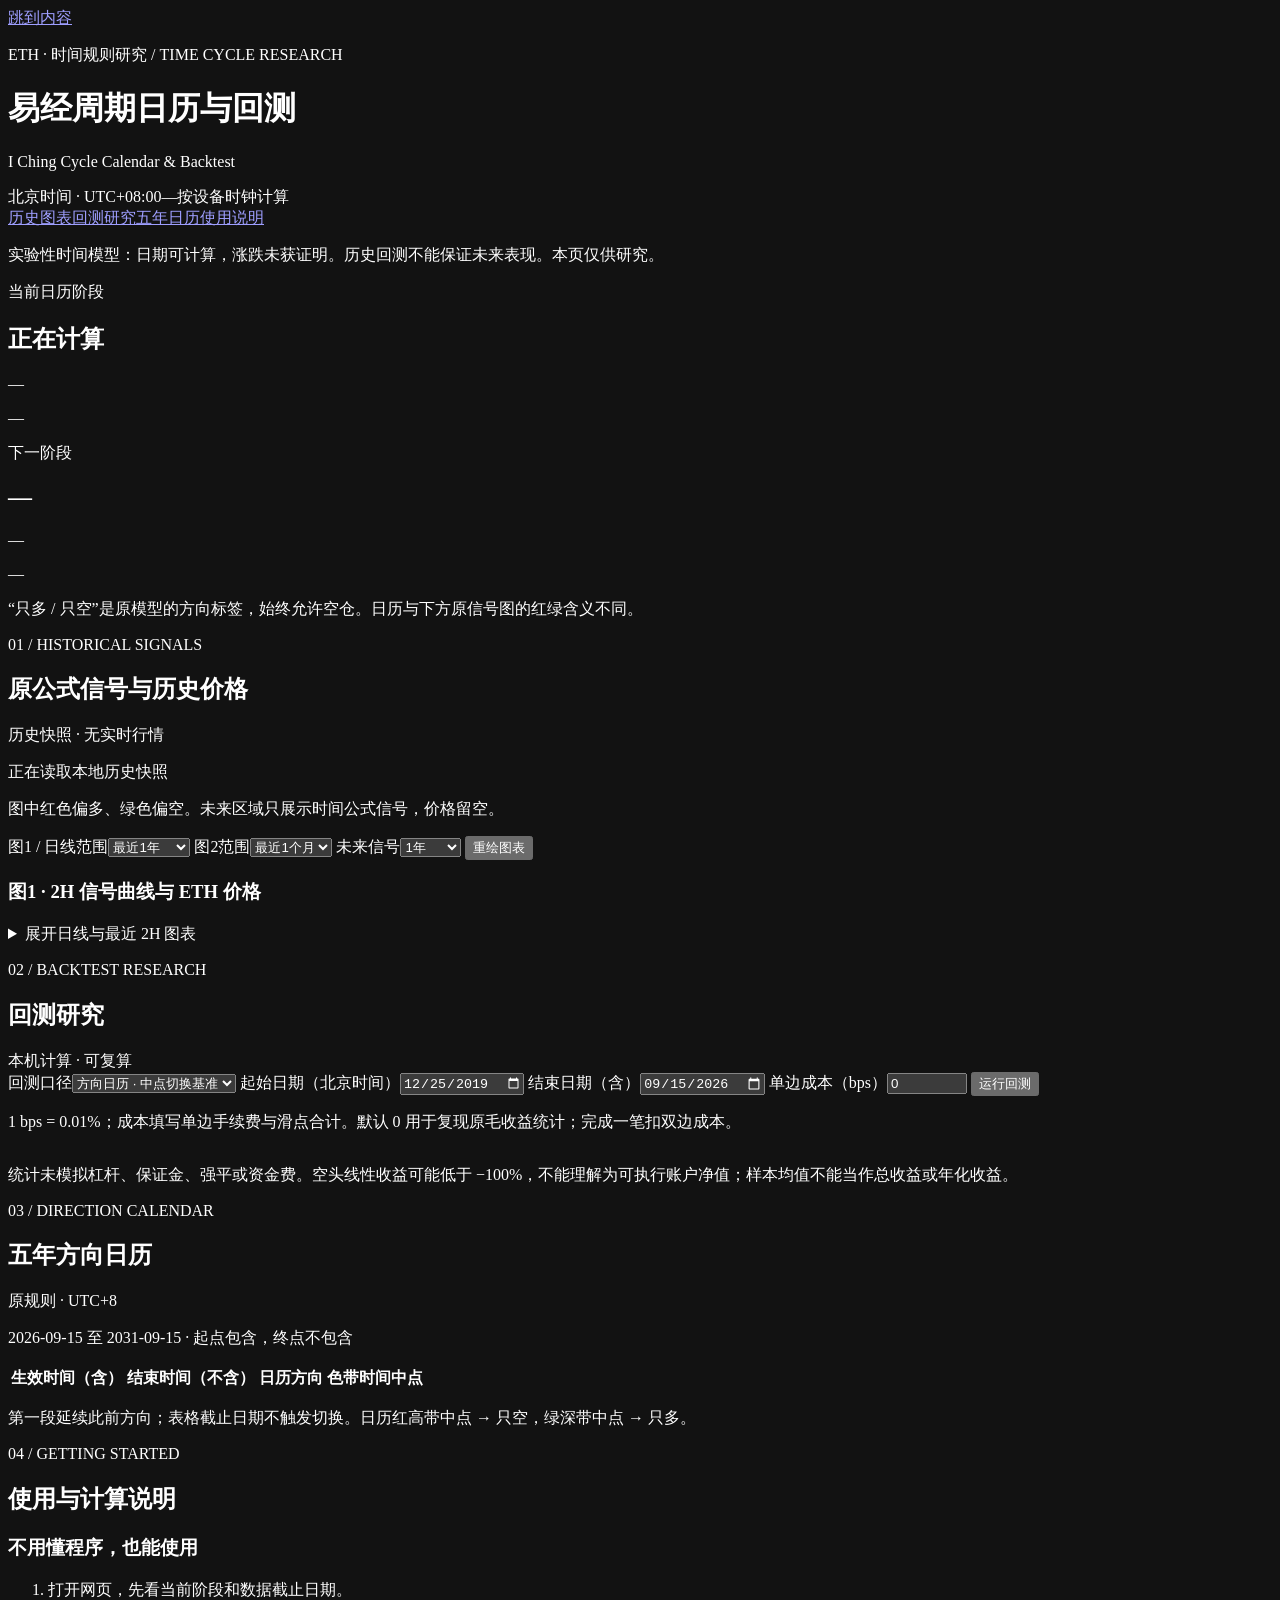
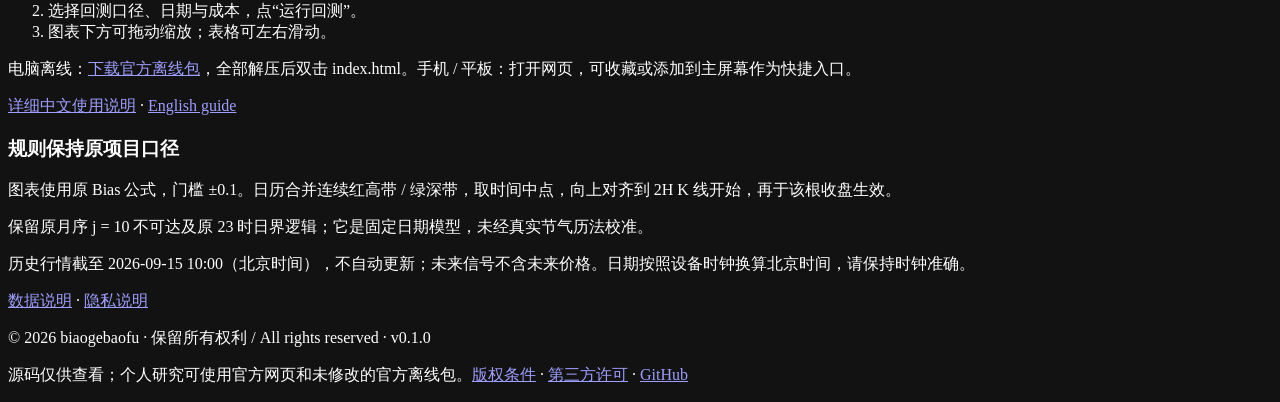
==== index.html @ 17a04b9f "Publish calendar and backtest documentation with retained copyright" ====
<!doctype html>
<html lang="zh-CN">
<head>
  <meta charset="utf-8">
  <meta name="viewport" content="width=device-width, initial-scale=1">
  <meta name="color-scheme" content="dark">
  <meta name="description" content="易经周期日历与历史回测研究工具。无需账号和安装，支持电脑、手机和平板。I Ching Cycle Calendar & Backtest.">
  <meta name="author" content="biaogebaofu">
  <title>易经周期日历与回测 | I Ching Cycle Calendar &amp; Backtest</title>
  <link rel="stylesheet" href="assets/style.css">
  <script defer src="assets/vendor/echarts.min.js"></script>
  <script defer src="assets/history.js"></script>
  <script defer src="assets/core.js"></script>
  <script defer src="assets/app.js"></script>
</head>
<body>
  <a class="skip" href="#main">跳到内容</a>
  <main class="page" id="main">
    <header class="masthead">
      <div><p class="eyebrow">ETH · 时间规则研究 / TIME CYCLE RESEARCH</p><h1>易经周期日历与回测</h1><p class="english">I Ching Cycle Calendar &amp; Backtest</p></div>
      <div class="clock">北京时间 · UTC+08:00<time id="clock">—</time><span>按设备时钟计算</span></div>
    </header>
    <nav aria-label="页面导航"><a href="#signals">历史图表</a><a href="#backtest">回测研究</a><a href="#calendar">五年日历</a><a href="#help">使用说明</a></nav>
    <p class="notice">实验性时间模型：日期可计算，涨跌未获证明。历史回测不能保证未来表现。本页仅供研究。</p>
    <section class="hero" aria-label="日历当前与下一阶段">
      <article id="currentCard" class="phase-card"><p class="card-label">当前日历阶段</p><h2 id="currentDirection">正在计算</h2><p id="currentUntil">—</p><p class="muted" id="currentOrigin">—</p></article>
      <article id="nextCard" class="phase-card next"><p class="card-label">下一阶段</p><h2 id="nextDirection">—</h2><p id="nextStart">—</p><p class="muted" id="nextEnd">—</p></article>
    </section>
    <p class="caption">“只多 / 只空”是原模型的方向标签，始终允许空仓。日历与下方原信号图的红绿含义不同。</p>
    <section id="signals" aria-labelledby="signalTitle">
      <div class="section-top"><div><p class="eyebrow">01 / HISTORICAL SIGNALS</p><h2 id="signalTitle">原公式信号与历史价格</h2></div><span class="badge">历史快照 · 无实时行情</span></div>
      <p id="historyMeta" class="muted">正在读取本地历史快照</p>
      <p class="caption">图中红色偏多、绿色偏空。未来区域只展示时间公式信号，价格留空。</p>
      <div class="controls">
        <label>图1 / 日线范围<select id="range1"><option value="all">全部历史</option><option value="365" selected>最近1年</option><option value="180">最近半年</option><option value="90">最近3个月</option></select></label>
        <label>图2范围<select id="range2"><option value="90">最近3个月</option><option value="30" selected>最近1个月</option><option value="14">最近2周</option></select></label>
        <label>未来信号<select id="predDays"><option value="0">不展示</option><option value="30">30天</option><option value="365" selected>1年</option><option value="1095">3年</option><option value="1825">5年</option></select></label>
        <button id="redrawCharts" type="button">重绘图表</button>
      </div>
      <article class="panel"><h3>图1 · 2H 信号曲线与 ETH 价格</h3><div id="chart1" class="chart overview" role="img" aria-label="2小时原公式信号与ETH历史价格，可缩放"></div></article>
      <details class="panel"><summary>展开日线与最近 2H 图表</summary><h3>日线 · 完整自然日收盘价与独立信号</h3><div id="chartDaily" class="chart" role="img" aria-label="北京时间日线收盘价与信号"></div><h3>图2 · 最近 2H 价格与信号柱</h3><div id="chart2" class="chart" role="img" aria-label="最近两小时收盘价与信号柱"></div></details>
      <p id="chartStatus" class="caption" role="status"></p>
    </section>
    <section id="backtest" aria-labelledby="backtestTitle">
      <div class="section-top"><div><p class="eyebrow">02 / BACKTEST RESEARCH</p><h2 id="backtestTitle">回测研究</h2></div><span class="badge">本机计算 · 可复算</span></div>
      <div class="panel">
        <div class="controls backtest-controls">
          <label>回测口径<select id="testMode"><option value="midpoint">方向日历 · 中点切换基准</option><option value="bias">原 Bias · 固定持有统计</option></select></label>
          <label>起始日期（北京时间）<input type="date" id="startDate" value="2019-12-25"></label>
          <label>结束日期（含）<input type="date" id="endDate" value="2026-09-15"></label>
          <label>单边成本（bps）<input type="number" id="costBps" min="0" max="1000" step="0.5" value="0" inputmode="decimal"></label>
          <button id="runBacktest" type="button" class="primary">运行回测</button>
        </div>
        <p class="caption">1 bps = 0.01%；成本填写单边手续费与滑点合计。默认 0 用于复现原毛收益统计；完成一笔扣双边成本。</p>
        <p id="methodNote" class="method-note"></p>
        <p id="testStatus" class="caption" role="status" aria-live="polite"></p>
        <div id="testMetrics" class="metrics"></div>
        <div class="table-scroll" tabindex="0" role="region" aria-label="回测结果，可左右滚动"><table><thead id="testHead"></thead><tbody id="testRows"></tbody></table></div>
        <p class="warning">统计未模拟杠杆、保证金、强平或资金费。空头线性收益可能低于 −100%，不能理解为可执行账户净值；样本均值不能当作总收益或年化收益。</p>
      </div>
    </section>
    <section id="calendar" aria-labelledby="calendarTitle">
      <div class="section-top"><div><p class="eyebrow">03 / DIRECTION CALENDAR</p><h2 id="calendarTitle">五年方向日历</h2></div><span class="badge">原规则 · UTC+8</span></div>
      <div class="panel"><p class="muted">2026-09-15 至 2031-09-15 · 起点包含，终点不包含</p><div id="timeline" class="timeline" aria-label="五年日历阶段概览"></div><div class="table-scroll" tabindex="0" role="region" aria-label="方向日历，可左右滚动"><table><thead><tr><th>生效时间（含）</th><th>结束时间（不含）</th><th>日历方向</th><th>色带时间中点</th></tr></thead><tbody id="scheduleRows"></tbody></table></div><p class="caption">第一段延续此前方向；表格截止日期不触发切换。日历红高带中点 → 只空，绿深带中点 → 只多。</p></div>
    </section>
    <section id="help" aria-labelledby="helpTitle">
      <div class="section-top"><div><p class="eyebrow">04 / GETTING STARTED</p><h2 id="helpTitle">使用与计算说明</h2></div></div>
      <div class="help-grid">
        <article class="panel"><h3>不用懂程序，也能使用</h3><ol><li>打开网页，先看当前阶段和数据截止日期。</li><li>选择回测口径、日期与成本，点“运行回测”。</li><li>图表下方可拖动缩放；表格可左右滑动。</li></ol><p class="caption">电脑离线：<a href="https://github.com/biaogebaofu/iching-cycle-backtest/releases/latest">下载官方离线包</a>，全部解压后双击 index.html。手机 / 平板：打开网页，可收藏或添加到主屏幕作为快捷入口。</p><a href="docs/QUICKSTART.zh-CN.md">详细中文使用说明</a> · <a href="docs/QUICKSTART.en.md">English guide</a></article>
        <article class="panel"><h3>规则保持原项目口径</h3><p>图表使用原 Bias 公式，门槛 ±0.1。日历合并连续红高带 / 绿深带，取时间中点，向上对齐到 2H K 线开始，再于该根收盘生效。</p><p class="caption">保留原月序 j = 10 不可达及原 23 时日界逻辑；它是固定日期模型，未经真实节气历法校准。</p><p class="caption">历史行情截至 2026-09-15 10:00（北京时间），不自动更新；未来信号不含未来价格。日期按照设备时钟换算北京时间，请保持时钟准确。</p><a href="docs/DATA.md">数据说明</a> · <a href="PRIVACY.md">隐私说明</a></article>
      </div>
    </section>
    <footer><p>© 2026 biaogebaofu · 保留所有权利 / All rights reserved · v0.1.0</p><p>源码仅供查看；个人研究可使用官方网页和未修改的官方离线包。<a href="LICENSE">版权条件</a> · <a href="THIRD_PARTY_NOTICES.md">第三方许可</a> · <a href="https://github.com/biaogebaofu/iching-cycle-backtest" target="_blank" rel="noopener noreferrer">GitHub</a></p></footer>
    <p id="fatalError" class="warning" role="alert" hidden></p>
    <noscript>请开启浏览器 JavaScript 后使用日历与回测。</noscript>
  </main>
</body>
</html>
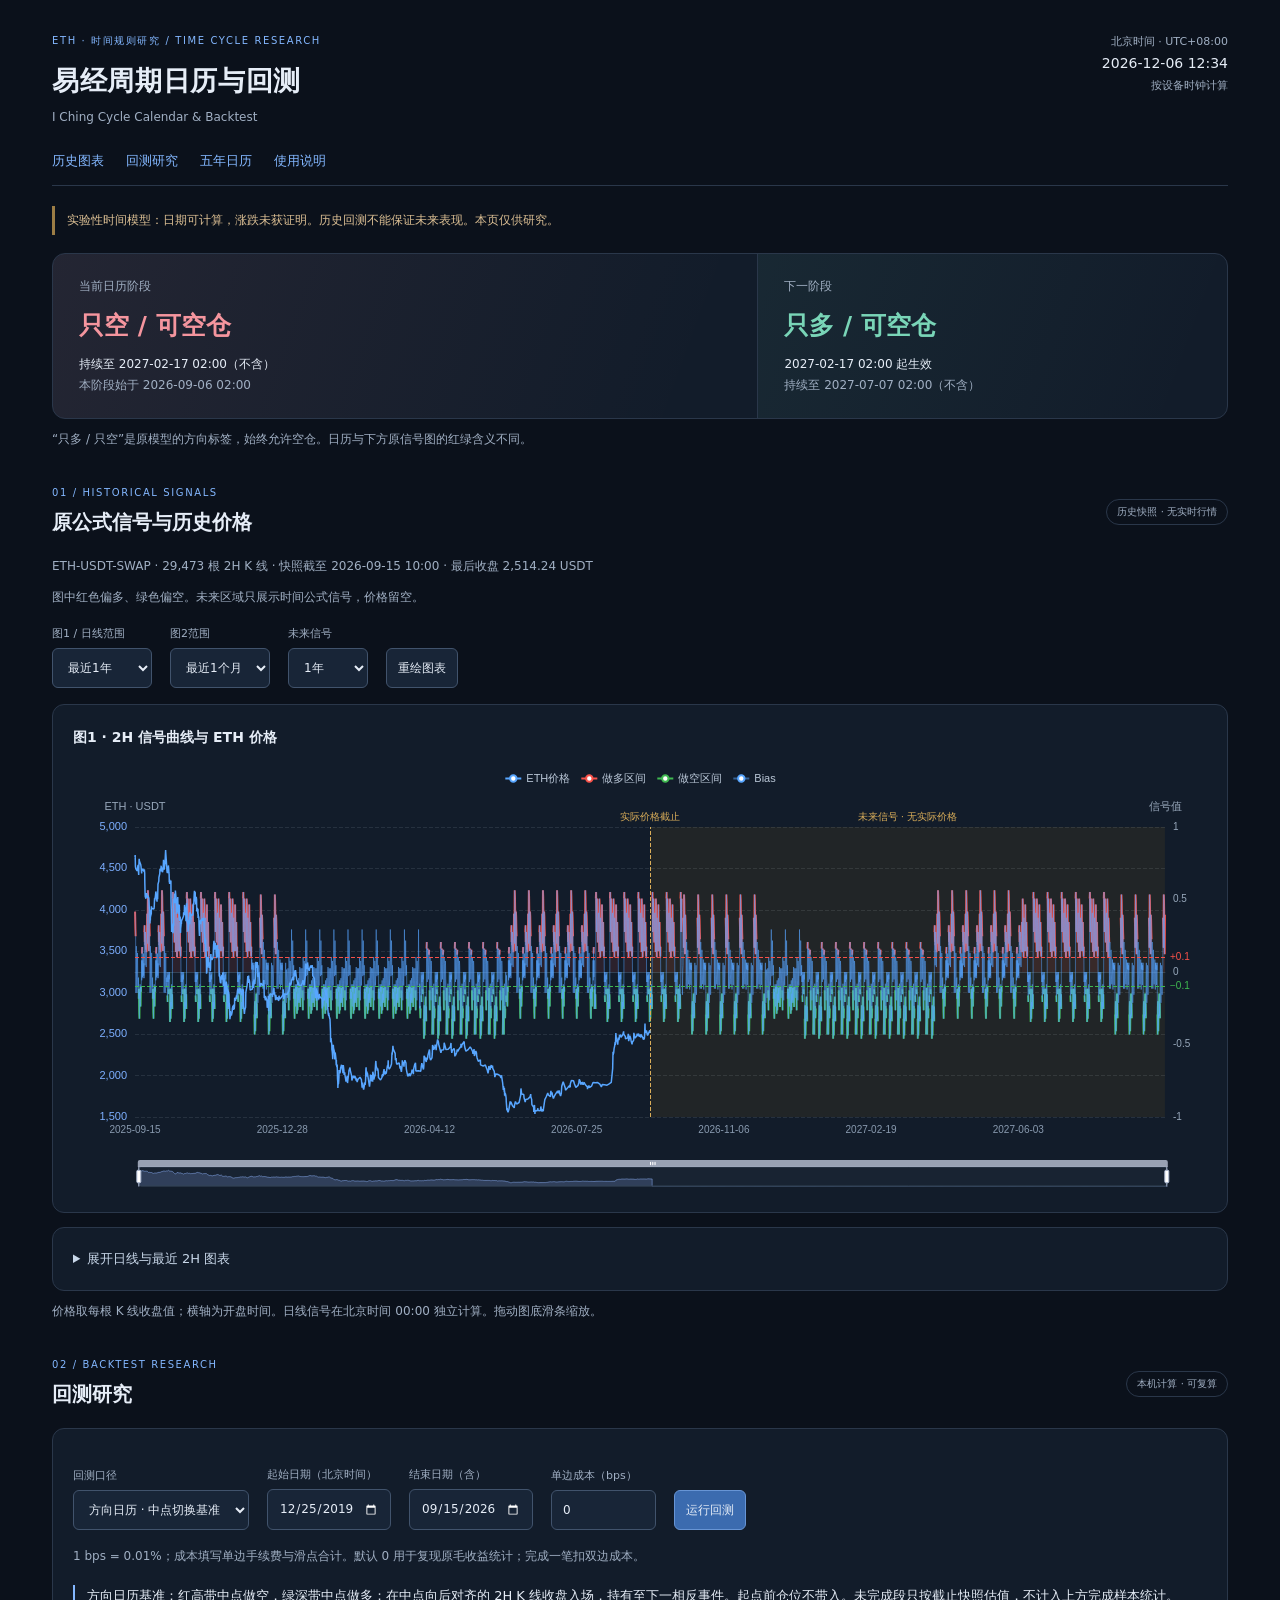
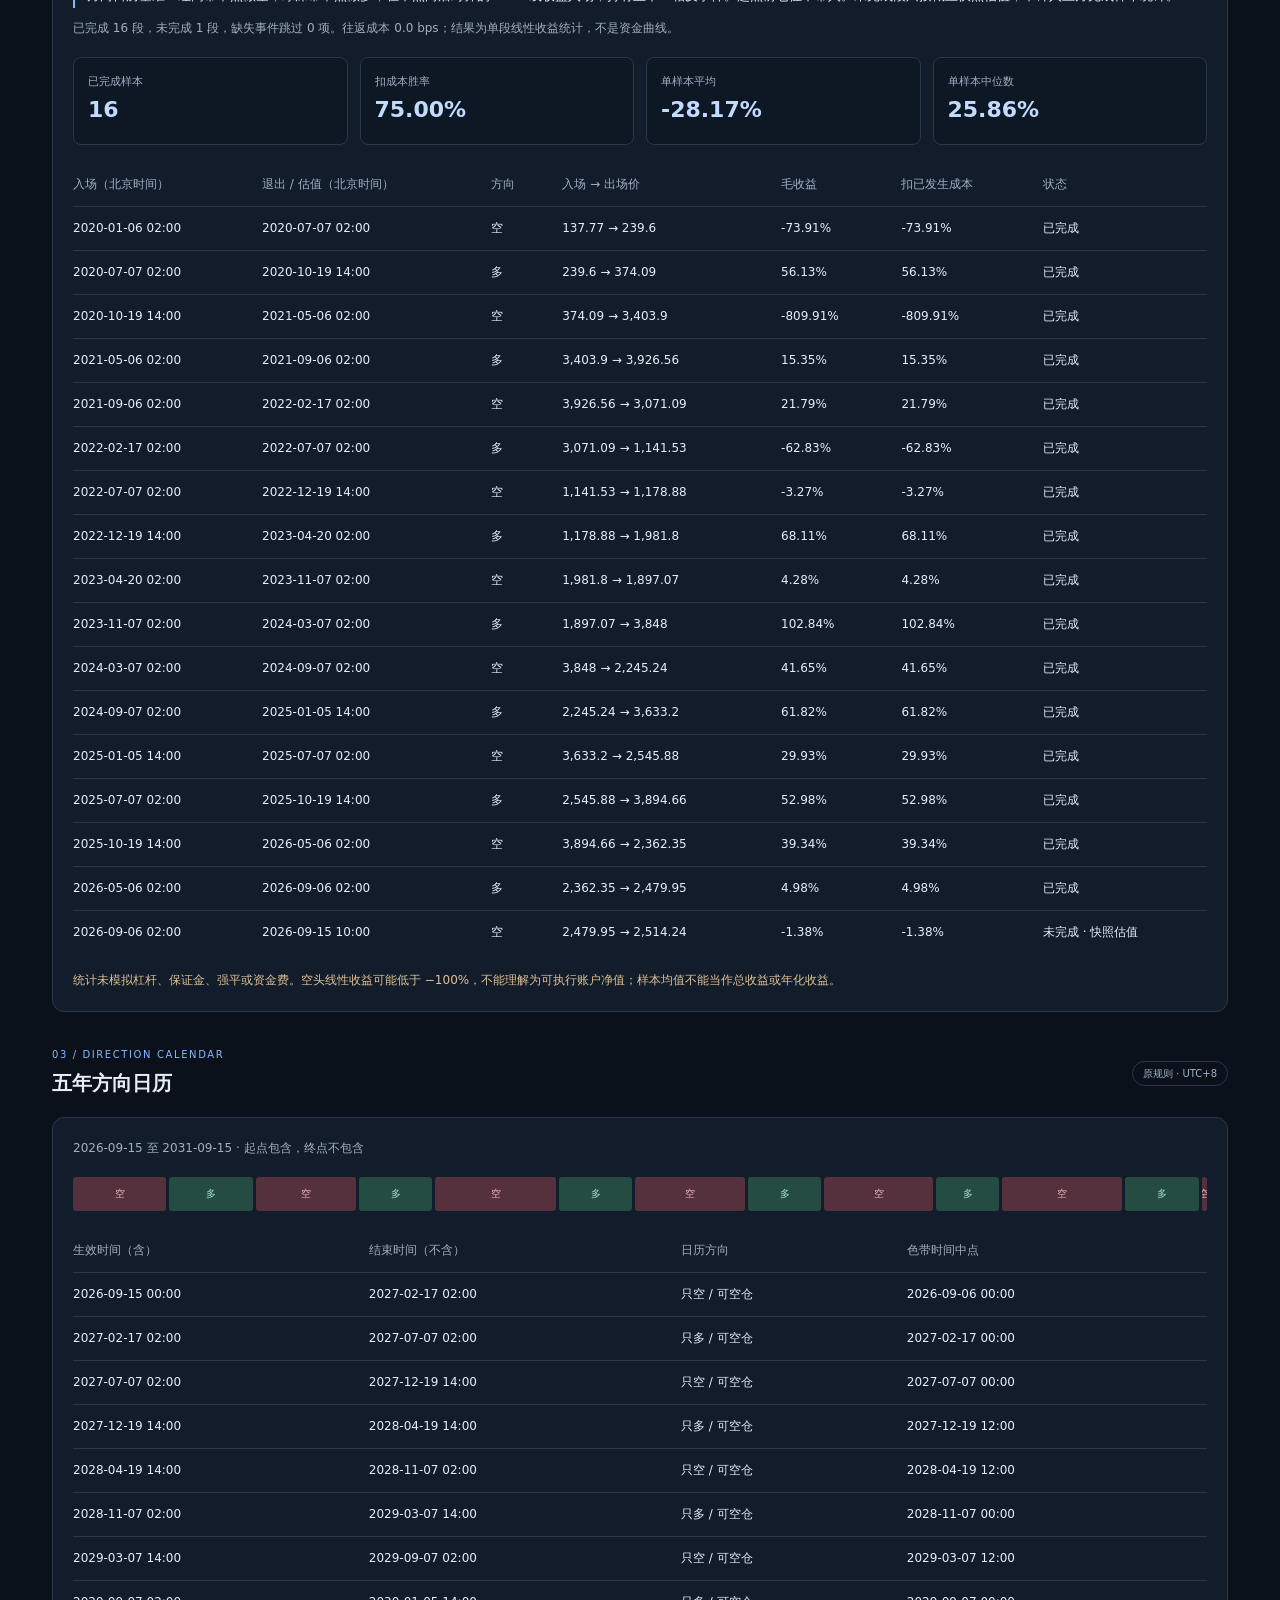
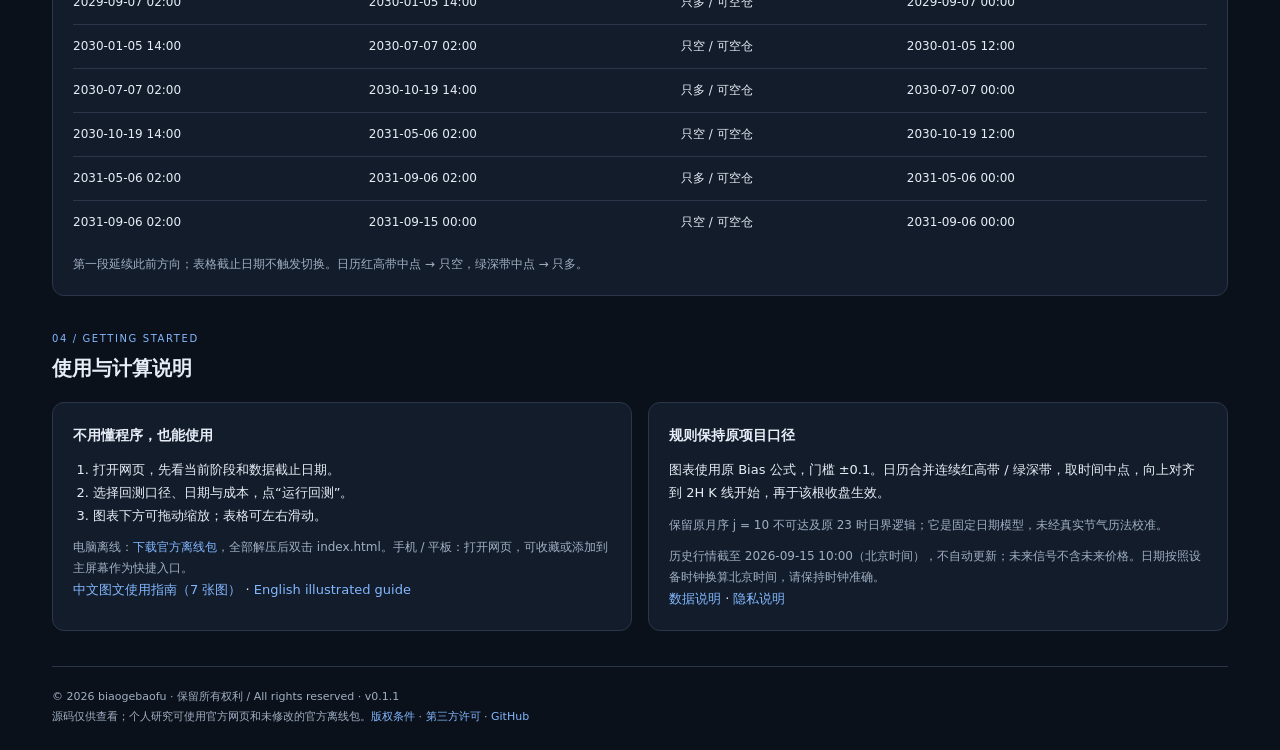
==== commit 420e2d33: "Expand bilingual introduction and link illustrated guides" ====
--- a/index.html
+++ b/index.html
@@ -66,11 +66,11 @@
     <section id="help" aria-labelledby="helpTitle">
       <div class="section-top"><div><p class="eyebrow">04 / GETTING STARTED</p><h2 id="helpTitle">使用与计算说明</h2></div></div>
       <div class="help-grid">
-        <article class="panel"><h3>不用懂程序，也能使用</h3><ol><li>打开网页，先看当前阶段和数据截止日期。</li><li>选择回测口径、日期与成本，点“运行回测”。</li><li>图表下方可拖动缩放；表格可左右滑动。</li></ol><p class="caption">电脑离线：<a href="https://github.com/biaogebaofu/iching-cycle-backtest/releases/latest">下载官方离线包</a>，全部解压后双击 index.html。手机 / 平板：打开网页，可收藏或添加到主屏幕作为快捷入口。</p><a href="docs/QUICKSTART.zh-CN.md">详细中文使用说明</a> · <a href="docs/QUICKSTART.en.md">English guide</a></article>
+        <article class="panel"><h3>不用懂程序，也能使用</h3><ol><li>打开网页，先看当前阶段和数据截止日期。</li><li>选择回测口径、日期与成本，点“运行回测”。</li><li>图表下方可拖动缩放；表格可左右滑动。</li></ol><p class="caption">电脑离线：<a href="https://github.com/biaogebaofu/iching-cycle-backtest/releases/latest">下载官方离线包</a>，全部解压后双击 index.html。手机 / 平板：打开网页，可收藏或添加到主屏幕作为快捷入口。</p><a href="docs/guide.html">中文图文使用指南（7 张图）</a> · <a href="docs/guide.en.html">English illustrated guide</a></article>
         <article class="panel"><h3>规则保持原项目口径</h3><p>图表使用原 Bias 公式，门槛 ±0.1。日历合并连续红高带 / 绿深带，取时间中点，向上对齐到 2H K 线开始，再于该根收盘生效。</p><p class="caption">保留原月序 j = 10 不可达及原 23 时日界逻辑；它是固定日期模型，未经真实节气历法校准。</p><p class="caption">历史行情截至 2026-09-15 10:00（北京时间），不自动更新；未来信号不含未来价格。日期按照设备时钟换算北京时间，请保持时钟准确。</p><a href="docs/DATA.md">数据说明</a> · <a href="PRIVACY.md">隐私说明</a></article>
       </div>
     </section>
-    <footer><p>© 2026 biaogebaofu · 保留所有权利 / All rights reserved · v0.1.0</p><p>源码仅供查看；个人研究可使用官方网页和未修改的官方离线包。<a href="LICENSE">版权条件</a> · <a href="THIRD_PARTY_NOTICES.md">第三方许可</a> · <a href="https://github.com/biaogebaofu/iching-cycle-backtest" target="_blank" rel="noopener noreferrer">GitHub</a></p></footer>
+    <footer><p>© 2026 biaogebaofu · 保留所有权利 / All rights reserved · v0.1.1</p><p>源码仅供查看；个人研究可使用官方网页和未修改的官方离线包。<a href="LICENSE">版权条件</a> · <a href="THIRD_PARTY_NOTICES.md">第三方许可</a> · <a href="https://github.com/biaogebaofu/iching-cycle-backtest" target="_blank" rel="noopener noreferrer">GitHub</a></p></footer>
     <p id="fatalError" class="warning" role="alert" hidden></p>
     <noscript>请开启浏览器 JavaScript 后使用日历与回测。</noscript>
   </main>
--- a/assets/style.css
+++ b/assets/style.css
@@ -0,0 +1,89 @@
+/* Copyright (c) 2026 biaogebaofu. All rights reserved. See LICENSE. */
+:root { color-scheme:dark; --bg:#0b111b; --panel:#121c2a; --line:#2a374a; --text:#e6edf7; --muted:#a0afc3; --blue:#83b7ff; --red:#f5959e; --green:#79d5b7; }
+* { box-sizing:border-box; }
+html { scroll-behavior:smooth; scroll-padding-top:18px; }
+body { margin:0; background:var(--bg); color:var(--text); font:14px/1.75 "Segoe UI","Microsoft YaHei",system-ui,sans-serif; }
+.page { max-width:1240px; margin:auto; padding:32px 32px 24px; }
+a { color:var(--blue); text-decoration:none; }
+a:hover { text-decoration:underline; }
+a:focus-visible, button:focus-visible, select:focus-visible, input:focus-visible, summary:focus-visible, .table-scroll:focus-visible { outline:2px solid var(--blue); outline-offset:4px; }
+.skip { position:absolute; top:-100px; padding:8px; background:var(--panel); }
+.skip:focus { top:0; }
+h1,h2,h3,p { margin:0; }
+h1 { font-size:27px; font-weight:650; letter-spacing:.025em; }
+h2 { font-size:20px; font-weight:600; }
+h3 { font-size:14px; font-weight:600; margin:0 0 12px; }
+.masthead { display:flex; align-items:flex-start; justify-content:space-between; gap:24px; }
+.eyebrow { color:var(--blue); font-size:10px; letter-spacing:.16em; margin-bottom:7px; }
+.english { font-size:12px; color:var(--muted); margin-top:3px; }
+.clock { font-size:11px; color:var(--muted); text-align:right; font-variant-numeric:tabular-nums; }
+.clock time { display:block; color:var(--text); font-size:14px; }
+nav { display:flex; gap:22px; margin:22px 0 20px; flex-wrap:wrap; border-bottom:1px solid var(--line); padding-bottom:12px; font-size:13px; }
+.notice,.warning { color:#ddc094; font-size:12px; }
+.notice { border-left:3px solid #9c7d45; padding:4px 12px; margin-bottom:18px; }
+.hero { display:grid; grid-template-columns:1.5fr 1fr; border:1px solid var(--line); border-radius:13px; overflow:hidden; background:var(--panel); }
+.phase-card { padding:22px 26px; }
+.phase-card.next { border-left:1px solid var(--line); }
+.phase-card.short { background:linear-gradient(110deg,rgba(243,148,155,.08),transparent 90%); }
+.phase-card.long { background:linear-gradient(110deg,rgba(112,205,174,.07),transparent 90%); }
+.phase-card h2 { font-size:25px; margin:7px 0; }
+.short h2, .tag.short { color:var(--red); }
+.long h2, .tag.long { color:var(--green); }
+.phase-card p { font-size:12px; }
+.card-label,.muted,.caption { color:var(--muted); }
+.caption { font-size:12px; margin-top:10px; }
+.muted { font-size:12px; }
+section[id] { margin-top:34px; }
+.hero { margin-top:0; }
+.section-top { display:flex; align-items:center; justify-content:space-between; gap:16px; margin-bottom:16px; }
+.section-top .eyebrow { margin-bottom:3px; }
+.badge { border:1px solid var(--line); border-radius:20px; padding:3px 10px; font-size:10px; color:var(--muted); white-space:nowrap; }
+.panel { border:1px solid var(--line); border-radius:12px; background:var(--panel); padding:20px; margin-top:14px; min-width:0; }
+.controls { display:flex; flex-wrap:wrap; gap:12px 18px; align-items:flex-end; margin:16px 0; }
+.controls label { display:flex; flex-direction:column; gap:5px; font-size:11px; color:var(--muted); }
+button,select,input { font:inherit; color:var(--text); background:#182537; border:1px solid #41536c; border-radius:6px; padding:8px 11px; min-height:40px; }
+button { cursor:pointer; font-size:12px; }
+button:hover { background:#243852; }
+button:disabled { cursor:wait; opacity:.6; }
+select,input { font-size:12px; max-width:100%; }
+input[type=number] { width:105px; }
+.primary { background:#3b6baf; border-color:#6795d5; }
+.chart { width:100%; height:330px; }
+.chart.overview { height:430px; }
+summary { cursor:pointer; color:#c8d7e9; font-size:13px; }
+details[open]>summary { margin-bottom:18px; }
+.method-note { font-size:13px; border-left:2px solid var(--blue); padding-left:12px; margin-top:18px; }
+.metrics { display:grid; grid-template-columns:repeat(4,1fr); gap:12px; margin:18px 0; }
+.metric { padding:14px; background:#0e1724; border:1px solid var(--line); border-radius:8px; }
+.metric span { display:block; font-size:11px; color:var(--muted); }
+.metric strong { display:block; font-size:22px; color:#c2dcff; font-weight:550; font-variant-numeric:tabular-nums; }
+.table-scroll { overflow-x:auto; overscroll-behavior-inline:contain; }
+table { border-collapse:collapse; width:100%; text-align:left; font-size:12px; font-variant-numeric:tabular-nums; }
+th,td { padding:11px 12px; border-bottom:1px solid var(--line); white-space:nowrap; }
+th { font-weight:500; color:var(--muted); }
+th:first-child,td:first-child { padding-left:0; }
+tbody tr:last-child td { border-bottom:0; }
+.tag { padding:3px 7px; border-radius:4px; background:rgba(120,153,195,.07); }
+.timeline { display:flex; gap:3px; height:34px; margin:18px 0; }
+.timeline span { display:flex; align-items:center; justify-content:center; overflow:hidden; white-space:nowrap; font-size:10px; min-width:2px; border-radius:3px; }
+.timeline .short { background:#54313c; color:#f2b8bf; }
+.timeline .long { background:#254c43; color:#a4dfcb; }
+.warning { margin-top:16px; }
+.help-grid { display:grid; grid-template-columns:1fr 1fr; gap:16px; }
+.help-grid .panel { margin-top:0; font-size:13px; }
+ol { padding-left:20px; margin:10px 0; }
+footer { margin-top:35px; padding-top:20px; border-top:1px solid var(--line); color:var(--muted); font-size:11px; }
+noscript { display:block; color:var(--red); padding:16px; }
+@media(max-width:760px) {
+  .page { padding:23px 16px; } h1 { font-size:21px; } h2 { font-size:18px; }
+  .masthead { gap:12px; } .clock { max-width:125px; font-size:10px; } .clock time { font-size:11px; }
+  .hero { grid-template-columns:1fr; } .phase-card { padding:18px; } .phase-card.next { border-left:0; border-top:1px solid var(--line); }
+  .phase-card h2 { font-size:22px; } nav { gap:12px 20px; } .section-top { align-items:flex-start; }
+  .badge { font-size:9px; padding:3px 7px; } .panel { padding:16px; }
+  .chart,.chart.overview { height:320px; } .metrics { grid-template-columns:repeat(2,1fr); gap:8px; }
+  .metric { padding:12px; } .metric strong { font-size:20px; } .help-grid { grid-template-columns:1fr; }
+  .controls { gap:12px; } .backtest-controls label { flex:1 1 135px; } .backtest-controls label:first-child { flex-basis:100%; }
+  .backtest-controls button { width:100%; } .backtest-controls input { width:100%; } td,th { padding:10px; }
+}
+@media(max-width:380px) { .masthead { flex-direction:column; } .clock { max-width:none; text-align:left; } .clock time { display:inline; margin:0 7px; } .section-top { flex-wrap:wrap; } }
+@media(prefers-reduced-motion:reduce) { html { scroll-behavior:auto; } }
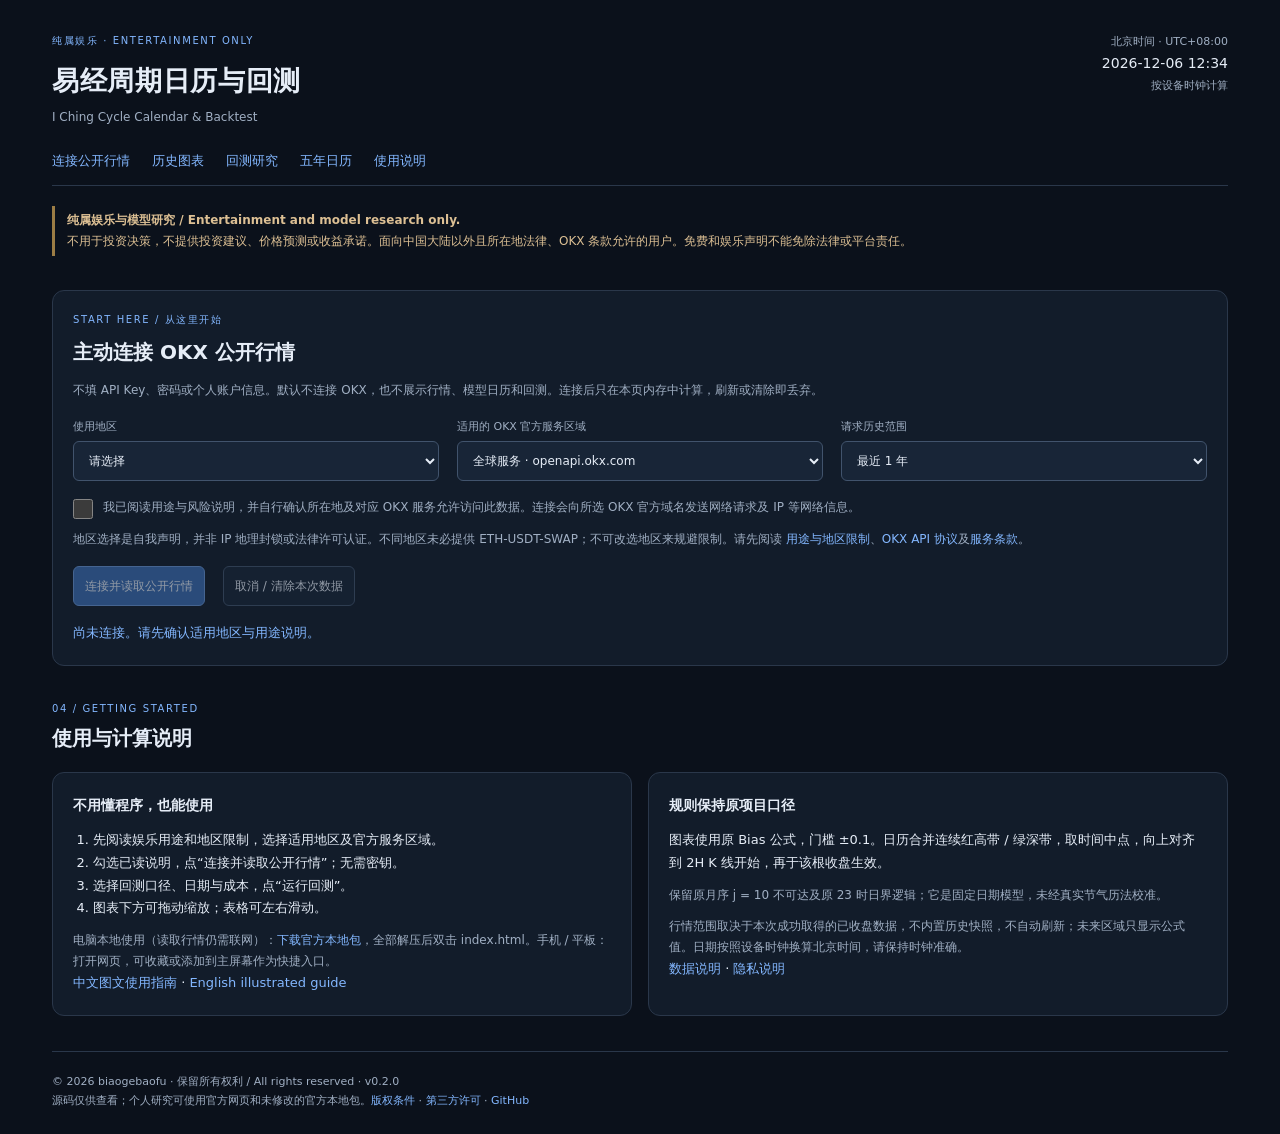
==== commit 241e5c99: "Explain entertainment-only scope and explicit public-data connection" ====
--- a/index.html
+++ b/index.html
@@ -1,78 +1,93 @@
-<!doctype html>
-<html lang="zh-CN">
-<head>
-  <meta charset="utf-8">
-  <meta name="viewport" content="width=device-width, initial-scale=1">
-  <meta name="color-scheme" content="dark">
-  <meta name="description" content="易经周期日历与历史回测研究工具。无需账号和安装，支持电脑、手机和平板。I Ching Cycle Calendar & Backtest.">
-  <meta name="author" content="biaogebaofu">
-  <title>易经周期日历与回测 | I Ching Cycle Calendar &amp; Backtest</title>
-  <link rel="stylesheet" href="assets/style.css">
-  <script defer src="assets/vendor/echarts.min.js"></script>
-  <script defer src="assets/history.js"></script>
-  <script defer src="assets/core.js"></script>
-  <script defer src="assets/app.js"></script>
-</head>
-<body>
-  <a class="skip" href="#main">跳到内容</a>
-  <main class="page" id="main">
-    <header class="masthead">
-      <div><p class="eyebrow">ETH · 时间规则研究 / TIME CYCLE RESEARCH</p><h1>易经周期日历与回测</h1><p class="english">I Ching Cycle Calendar &amp; Backtest</p></div>
-      <div class="clock">北京时间 · UTC+08:00<time id="clock">—</time><span>按设备时钟计算</span></div>
-    </header>
-    <nav aria-label="页面导航"><a href="#signals">历史图表</a><a href="#backtest">回测研究</a><a href="#calendar">五年日历</a><a href="#help">使用说明</a></nav>
-    <p class="notice">实验性时间模型：日期可计算，涨跌未获证明。历史回测不能保证未来表现。本页仅供研究。</p>
-    <section class="hero" aria-label="日历当前与下一阶段">
-      <article id="currentCard" class="phase-card"><p class="card-label">当前日历阶段</p><h2 id="currentDirection">正在计算</h2><p id="currentUntil">—</p><p class="muted" id="currentOrigin">—</p></article>
-      <article id="nextCard" class="phase-card next"><p class="card-label">下一阶段</p><h2 id="nextDirection">—</h2><p id="nextStart">—</p><p class="muted" id="nextEnd">—</p></article>
-    </section>
-    <p class="caption">“只多 / 只空”是原模型的方向标签，始终允许空仓。日历与下方原信号图的红绿含义不同。</p>
-    <section id="signals" aria-labelledby="signalTitle">
-      <div class="section-top"><div><p class="eyebrow">01 / HISTORICAL SIGNALS</p><h2 id="signalTitle">原公式信号与历史价格</h2></div><span class="badge">历史快照 · 无实时行情</span></div>
-      <p id="historyMeta" class="muted">正在读取本地历史快照</p>
-      <p class="caption">图中红色偏多、绿色偏空。未来区域只展示时间公式信号，价格留空。</p>
-      <div class="controls">
-        <label>图1 / 日线范围<select id="range1"><option value="all">全部历史</option><option value="365" selected>最近1年</option><option value="180">最近半年</option><option value="90">最近3个月</option></select></label>
-        <label>图2范围<select id="range2"><option value="90">最近3个月</option><option value="30" selected>最近1个月</option><option value="14">最近2周</option></select></label>
-        <label>未来信号<select id="predDays"><option value="0">不展示</option><option value="30">30天</option><option value="365" selected>1年</option><option value="1095">3年</option><option value="1825">5年</option></select></label>
-        <button id="redrawCharts" type="button">重绘图表</button>
-      </div>
-      <article class="panel"><h3>图1 · 2H 信号曲线与 ETH 价格</h3><div id="chart1" class="chart overview" role="img" aria-label="2小时原公式信号与ETH历史价格，可缩放"></div></article>
-      <details class="panel"><summary>展开日线与最近 2H 图表</summary><h3>日线 · 完整自然日收盘价与独立信号</h3><div id="chartDaily" class="chart" role="img" aria-label="北京时间日线收盘价与信号"></div><h3>图2 · 最近 2H 价格与信号柱</h3><div id="chart2" class="chart" role="img" aria-label="最近两小时收盘价与信号柱"></div></details>
-      <p id="chartStatus" class="caption" role="status"></p>
-    </section>
-    <section id="backtest" aria-labelledby="backtestTitle">
-      <div class="section-top"><div><p class="eyebrow">02 / BACKTEST RESEARCH</p><h2 id="backtestTitle">回测研究</h2></div><span class="badge">本机计算 · 可复算</span></div>
-      <div class="panel">
-        <div class="controls backtest-controls">
-          <label>回测口径<select id="testMode"><option value="midpoint">方向日历 · 中点切换基准</option><option value="bias">原 Bias · 固定持有统计</option></select></label>
-          <label>起始日期（北京时间）<input type="date" id="startDate" value="2019-12-25"></label>
-          <label>结束日期（含）<input type="date" id="endDate" value="2026-09-15"></label>
-          <label>单边成本（bps）<input type="number" id="costBps" min="0" max="1000" step="0.5" value="0" inputmode="decimal"></label>
-          <button id="runBacktest" type="button" class="primary">运行回测</button>
-        </div>
-        <p class="caption">1 bps = 0.01%；成本填写单边手续费与滑点合计。默认 0 用于复现原毛收益统计；完成一笔扣双边成本。</p>
-        <p id="methodNote" class="method-note"></p>
-        <p id="testStatus" class="caption" role="status" aria-live="polite"></p>
-        <div id="testMetrics" class="metrics"></div>
-        <div class="table-scroll" tabindex="0" role="region" aria-label="回测结果，可左右滚动"><table><thead id="testHead"></thead><tbody id="testRows"></tbody></table></div>
-        <p class="warning">统计未模拟杠杆、保证金、强平或资金费。空头线性收益可能低于 −100%，不能理解为可执行账户净值；样本均值不能当作总收益或年化收益。</p>
-      </div>
-    </section>
-    <section id="calendar" aria-labelledby="calendarTitle">
-      <div class="section-top"><div><p class="eyebrow">03 / DIRECTION CALENDAR</p><h2 id="calendarTitle">五年方向日历</h2></div><span class="badge">原规则 · UTC+8</span></div>
-      <div class="panel"><p class="muted">2026-09-15 至 2031-09-15 · 起点包含，终点不包含</p><div id="timeline" class="timeline" aria-label="五年日历阶段概览"></div><div class="table-scroll" tabindex="0" role="region" aria-label="方向日历，可左右滚动"><table><thead><tr><th>生效时间（含）</th><th>结束时间（不含）</th><th>日历方向</th><th>色带时间中点</th></tr></thead><tbody id="scheduleRows"></tbody></table></div><p class="caption">第一段延续此前方向；表格截止日期不触发切换。日历红高带中点 → 只空，绿深带中点 → 只多。</p></div>
-    </section>
-    <section id="help" aria-labelledby="helpTitle">
-      <div class="section-top"><div><p class="eyebrow">04 / GETTING STARTED</p><h2 id="helpTitle">使用与计算说明</h2></div></div>
-      <div class="help-grid">
-        <article class="panel"><h3>不用懂程序，也能使用</h3><ol><li>打开网页，先看当前阶段和数据截止日期。</li><li>选择回测口径、日期与成本，点“运行回测”。</li><li>图表下方可拖动缩放；表格可左右滑动。</li></ol><p class="caption">电脑离线：<a href="https://github.com/biaogebaofu/iching-cycle-backtest/releases/latest">下载官方离线包</a>，全部解压后双击 index.html。手机 / 平板：打开网页，可收藏或添加到主屏幕作为快捷入口。</p><a href="docs/guide.html">中文图文使用指南（7 张图）</a> · <a href="docs/guide.en.html">English illustrated guide</a></article>
-        <article class="panel"><h3>规则保持原项目口径</h3><p>图表使用原 Bias 公式，门槛 ±0.1。日历合并连续红高带 / 绿深带，取时间中点，向上对齐到 2H K 线开始，再于该根收盘生效。</p><p class="caption">保留原月序 j = 10 不可达及原 23 时日界逻辑；它是固定日期模型，未经真实节气历法校准。</p><p class="caption">历史行情截至 2026-09-15 10:00（北京时间），不自动更新；未来信号不含未来价格。日期按照设备时钟换算北京时间，请保持时钟准确。</p><a href="docs/DATA.md">数据说明</a> · <a href="PRIVACY.md">隐私说明</a></article>
-      </div>
-    </section>
-    <footer><p>© 2026 biaogebaofu · 保留所有权利 / All rights reserved · v0.1.1</p><p>源码仅供查看；个人研究可使用官方网页和未修改的官方离线包。<a href="LICENSE">版权条件</a> · <a href="THIRD_PARTY_NOTICES.md">第三方许可</a> · <a href="https://github.com/biaogebaofu/iching-cycle-backtest" target="_blank" rel="noopener noreferrer">GitHub</a></p></footer>
-    <p id="fatalError" class="warning" role="alert" hidden></p>
-    <noscript>请开启浏览器 JavaScript 后使用日历与回测。</noscript>
-  </main>
-</body>
-</html>
+<!doctype html>
+<html lang="zh-CN">
+<head>
+  <meta charset="utf-8">
+  <meta name="viewport" content="width=device-width, initial-scale=1">
+  <meta name="color-scheme" content="dark">
+  <meta name="description" content="仅供娱乐与模型研究。面向中国大陆以外且当地法律与平台条款允许的用户；主动连接公开行情后计算。Entertainment only.">
+  <meta name="author" content="biaogebaofu">
+  <title>易经周期日历与回测 | I Ching Cycle Calendar &amp; Backtest</title>
+  <link rel="stylesheet" href="assets/style.css">
+  <script defer src="assets/vendor/echarts.min.js"></script>
+  <script defer src="assets/market-data.js"></script>
+  <script defer src="assets/core.js"></script>
+  <script defer src="assets/app.js"></script>
+</head>
+<body>
+  <a class="skip" href="#main">跳到内容</a>
+  <main class="page" id="main">
+    <header class="masthead">
+      <div><p class="eyebrow">纯属娱乐 · ENTERTAINMENT ONLY</p><h1>易经周期日历与回测</h1><p class="english">I Ching Cycle Calendar &amp; Backtest</p></div>
+      <div class="clock">北京时间 · UTC+08:00<time id="clock">—</time><span>按设备时钟计算</span></div>
+    </header>
+    <nav aria-label="页面导航"><a href="#connection">连接公开行情</a><a href="#signals">历史图表</a><a href="#backtest">回测研究</a><a href="#calendar">五年日历</a><a href="#help">使用说明</a></nav>
+    <p class="notice"><strong>纯属娱乐与模型研究 / Entertainment and model research only.</strong><br>不用于投资决策，不提供投资建议、价格预测或收益承诺。面向中国大陆以外且所在地法律、OKX 条款允许的用户。免费和娱乐声明不能免除法律或平台责任。</p>
+    <section id="connection" class="panel" aria-labelledby="connectionTitle">
+      <p class="eyebrow">START HERE / 从这里开始</p><h2 id="connectionTitle">主动连接 OKX 公开行情</h2>
+      <p class="caption">不填 API Key、密码或个人账户信息。默认不连接 OKX，也不展示行情、模型日历和回测。连接后只在本页内存中计算，刷新或清除即丢弃。</p>
+      <div class="controls connection-controls">
+        <label>使用地区<select id="jurisdiction"><option value="">请选择</option><option value="eligible">中国大陆以外，且已确认当地和平台允许</option><option value="mainland">中国大陆</option><option value="restricted">其他受限地区 / 尚未确认</option></select></label>
+        <label>适用的 OKX 官方服务区域<select id="apiRegion"><option value="https://openapi.okx.com">全球服务 · openapi.okx.com</option><option value="https://us.okx.com">美国 / 澳大利亚 · us.okx.com</option><option value="https://eea.okx.com">欧洲经济区 · eea.okx.com</option></select></label>
+        <label>请求历史范围<select id="historyDays"><option value="90">最近 90 天</option><option value="365" selected>最近 1 年</option><option value="1095">最近 3 年</option></select></label>
+      </div>
+      <label class="ack"><input id="eligibilityAck" type="checkbox">我已阅读用途与风险说明，并自行确认所在地及对应 OKX 服务允许访问此数据。连接会向所选 OKX 官方域名发送网络请求及 IP 等网络信息。</label>
+      <p class="caption">地区选择是自我声明，并非 IP 地理封锁或法律许可认证。不同地区未必提供 ETH-USDT-SWAP；不可改选地区来规避限制。请先阅读 <a href="docs/risk.html">用途与地区限制</a>、<a href="https://www.okx.com/help/okx-api-agreement" target="_blank" rel="noopener noreferrer">OKX API 协议</a>及<a href="https://www.okx.com/help/terms-of-service" target="_blank" rel="noopener noreferrer">服务条款</a>。</p>
+      <div class="controls"><button id="connectMarket" class="primary" type="button" disabled>连接并读取公开行情</button><button id="clearMarket" type="button" disabled>取消 / 清除本次数据</button></div>
+      <p id="connectionStatus" role="status" aria-live="polite">尚未连接。请先确认适用地区与用途说明。</p>
+    </section>
+    <div id="researchOutput" hidden>
+    <section class="hero" aria-label="日历当前与下一阶段">
+      <article id="currentCard" class="phase-card"><p class="card-label">当前日历阶段</p><h2 id="currentDirection">正在计算</h2><p id="currentUntil">—</p><p class="muted" id="currentOrigin">—</p></article>
+      <article id="nextCard" class="phase-card next"><p class="card-label">下一阶段</p><h2 id="nextDirection">—</h2><p id="nextStart">—</p><p class="muted" id="nextEnd">—</p></article>
+    </section>
+    <p class="caption">以下正向 / 反向均为假设模型标签，不是操作指令。日历与原信号图的红绿含义不同；日期规则可计算，不代表未来走势有效。</p>
+    <section id="signals" aria-labelledby="signalTitle">
+      <div class="section-top"><div><p class="eyebrow">01 / HISTORICAL SIGNALS</p><h2 id="signalTitle">原公式信号与历史价格</h2></div><span class="badge">本次主动读取 · 不自动更新</span></div>
+      <p id="historyMeta" class="muted">等待主动读取公开行情</p>
+      <p class="caption">图中红色偏多、绿色偏空。未来区域只展示时间公式信号，价格留空。</p>
+      <div class="controls">
+        <label>图1 / 日线范围<select id="range1"><option value="all">全部历史</option><option value="365" selected>最近1年</option><option value="180">最近半年</option><option value="90">最近3个月</option></select></label>
+        <label>图2范围<select id="range2"><option value="90">最近3个月</option><option value="30" selected>最近1个月</option><option value="14">最近2周</option></select></label>
+        <label>未来信号<select id="predDays"><option value="0" selected>不展示</option><option value="30">30天</option><option value="365">1年</option><option value="1095">3年</option><option value="1825">5年</option></select></label>
+        <button id="redrawCharts" type="button">重绘图表</button>
+      </div>
+      <article class="panel"><h3>图1 · 2H 信号曲线与 ETH 价格</h3><div id="chart1" class="chart overview" role="img" aria-label="2小时原公式信号与ETH历史价格，可缩放"></div></article>
+      <details class="panel"><summary>展开日线与最近 2H 图表</summary><h3>日线 · 完整自然日收盘价与独立信号</h3><div id="chartDaily" class="chart" role="img" aria-label="北京时间日线收盘价与信号"></div><h3>图2 · 最近 2H 价格与信号柱</h3><div id="chart2" class="chart" role="img" aria-label="最近两小时收盘价与信号柱"></div></details>
+      <p id="chartStatus" class="caption" role="status"></p>
+    </section>
+    <section id="backtest" aria-labelledby="backtestTitle">
+      <div class="section-top"><div><p class="eyebrow">02 / BACKTEST RESEARCH</p><h2 id="backtestTitle">回测研究</h2></div><span class="badge">本机计算 · 可复算</span></div>
+      <div class="panel">
+        <div class="controls backtest-controls">
+          <label>回测口径<select id="testMode"><option value="midpoint">方向日历 · 中点切换基准</option><option value="bias">原 Bias · 固定持有统计</option></select></label>
+          <label>起始日期（北京时间）<input type="date" id="startDate" ></label>
+          <label>结束日期（含）<input type="date" id="endDate" ></label>
+          <label>单边成本（bps）<input type="number" id="costBps" min="0" max="1000" step="0.5" value="0" inputmode="decimal"></label>
+          <button id="runBacktest" type="button" class="primary">运行回测</button>
+        </div>
+        <p class="caption">1 bps = 0.01%；成本填写单边手续费与滑点合计。默认 0 用于复现原毛收益统计；完成一笔扣双边成本。</p>
+        <p id="methodNote" class="method-note"></p>
+        <p id="testStatus" class="caption" role="status" aria-live="polite"></p>
+        <div id="testMetrics" class="metrics"></div>
+        <div class="table-scroll" tabindex="0" role="region" aria-label="回测结果，可左右滚动"><table><thead id="testHead"></thead><tbody id="testRows"></tbody></table></div>
+        <p class="warning">统计未模拟杠杆、保证金、强平或资金费。空头线性收益可能低于 −100%，不能理解为可执行账户净值；样本均值不能当作总收益或年化收益。</p>
+      </div>
+    </section>
+    <section id="calendar" aria-labelledby="calendarTitle">
+      <div class="section-top"><div><p class="eyebrow">03 / DIRECTION CALENDAR</p><h2 id="calendarTitle">五年模型日历</h2></div><span class="badge">原规则 · UTC+8</span></div>
+      <div class="panel"><p class="muted">2026-09-15 至 2031-09-15 · 起点包含，终点不包含</p><div id="timeline" class="timeline" aria-label="五年日历阶段概览"></div><div class="table-scroll" tabindex="0" role="region" aria-label="方向日历，可左右滚动"><table><thead><tr><th>生效时间（含）</th><th>结束时间（不含）</th><th>日历方向</th><th>色带时间中点</th></tr></thead><tbody id="scheduleRows"></tbody></table></div><p class="caption">第一段延续此前方向；表格截止日期不触发切换。日历红高带中点 → 假设反向，绿深带中点 → 假设正向；仅用于解释固定规则。</p></div>
+    </section>
+    </div>
+    <section id="help" aria-labelledby="helpTitle">
+      <div class="section-top"><div><p class="eyebrow">04 / GETTING STARTED</p><h2 id="helpTitle">使用与计算说明</h2></div></div>
+      <div class="help-grid">
+        <article class="panel"><h3>不用懂程序，也能使用</h3><ol><li>先阅读娱乐用途和地区限制，选择适用地区及官方服务区域。</li><li>勾选已读说明，点“连接并读取公开行情”；无需密钥。</li><li>选择回测口径、日期与成本，点“运行回测”。</li><li>图表下方可拖动缩放；表格可左右滑动。</li></ol><p class="caption">电脑本地使用（读取行情仍需联网）：<a href="https://github.com/biaogebaofu/iching-cycle-backtest/releases/latest">下载官方本地包</a>，全部解压后双击 index.html。手机 / 平板：打开网页，可收藏或添加到主屏幕作为快捷入口。</p><a href="docs/guide.html">中文图文使用指南</a> · <a href="docs/guide.en.html">English illustrated guide</a></article>
+        <article class="panel"><h3>规则保持原项目口径</h3><p>图表使用原 Bias 公式，门槛 ±0.1。日历合并连续红高带 / 绿深带，取时间中点，向上对齐到 2H K 线开始，再于该根收盘生效。</p><p class="caption">保留原月序 j = 10 不可达及原 23 时日界逻辑；它是固定日期模型，未经真实节气历法校准。</p><p class="caption">行情范围取决于本次成功取得的已收盘数据，不内置历史快照，不自动刷新；未来区域只显示公式值。日期按照设备时钟换算北京时间，请保持时钟准确。</p><a href="docs/DATA.md">数据说明</a> · <a href="PRIVACY.md">隐私说明</a></article>
+      </div>
+    </section>
+    <footer><p>© 2026 biaogebaofu · 保留所有权利 / All rights reserved · v0.2.0</p><p>源码仅供查看；个人研究可使用官方网页和未修改的官方本地包。<a href="LICENSE">版权条件</a> · <a href="THIRD_PARTY_NOTICES.md">第三方许可</a> · <a href="https://github.com/biaogebaofu/iching-cycle-backtest" target="_blank" rel="noopener noreferrer">GitHub</a></p></footer>
+    <p id="fatalError" class="warning" role="alert" hidden></p>
+    <noscript>请开启浏览器 JavaScript 后使用日历与回测。</noscript>
+  </main>
+</body>
+</html>
--- a/assets/style.css
+++ b/assets/style.css
@@ -1,89 +1,96 @@
-/* Copyright (c) 2026 biaogebaofu. All rights reserved. See LICENSE. */
-:root { color-scheme:dark; --bg:#0b111b; --panel:#121c2a; --line:#2a374a; --text:#e6edf7; --muted:#a0afc3; --blue:#83b7ff; --red:#f5959e; --green:#79d5b7; }
-* { box-sizing:border-box; }
-html { scroll-behavior:smooth; scroll-padding-top:18px; }
-body { margin:0; background:var(--bg); color:var(--text); font:14px/1.75 "Segoe UI","Microsoft YaHei",system-ui,sans-serif; }
-.page { max-width:1240px; margin:auto; padding:32px 32px 24px; }
-a { color:var(--blue); text-decoration:none; }
-a:hover { text-decoration:underline; }
-a:focus-visible, button:focus-visible, select:focus-visible, input:focus-visible, summary:focus-visible, .table-scroll:focus-visible { outline:2px solid var(--blue); outline-offset:4px; }
-.skip { position:absolute; top:-100px; padding:8px; background:var(--panel); }
-.skip:focus { top:0; }
-h1,h2,h3,p { margin:0; }
-h1 { font-size:27px; font-weight:650; letter-spacing:.025em; }
-h2 { font-size:20px; font-weight:600; }
-h3 { font-size:14px; font-weight:600; margin:0 0 12px; }
-.masthead { display:flex; align-items:flex-start; justify-content:space-between; gap:24px; }
-.eyebrow { color:var(--blue); font-size:10px; letter-spacing:.16em; margin-bottom:7px; }
-.english { font-size:12px; color:var(--muted); margin-top:3px; }
-.clock { font-size:11px; color:var(--muted); text-align:right; font-variant-numeric:tabular-nums; }
-.clock time { display:block; color:var(--text); font-size:14px; }
-nav { display:flex; gap:22px; margin:22px 0 20px; flex-wrap:wrap; border-bottom:1px solid var(--line); padding-bottom:12px; font-size:13px; }
-.notice,.warning { color:#ddc094; font-size:12px; }
-.notice { border-left:3px solid #9c7d45; padding:4px 12px; margin-bottom:18px; }
-.hero { display:grid; grid-template-columns:1.5fr 1fr; border:1px solid var(--line); border-radius:13px; overflow:hidden; background:var(--panel); }
-.phase-card { padding:22px 26px; }
-.phase-card.next { border-left:1px solid var(--line); }
-.phase-card.short { background:linear-gradient(110deg,rgba(243,148,155,.08),transparent 90%); }
-.phase-card.long { background:linear-gradient(110deg,rgba(112,205,174,.07),transparent 90%); }
-.phase-card h2 { font-size:25px; margin:7px 0; }
-.short h2, .tag.short { color:var(--red); }
-.long h2, .tag.long { color:var(--green); }
-.phase-card p { font-size:12px; }
-.card-label,.muted,.caption { color:var(--muted); }
-.caption { font-size:12px; margin-top:10px; }
-.muted { font-size:12px; }
-section[id] { margin-top:34px; }
-.hero { margin-top:0; }
-.section-top { display:flex; align-items:center; justify-content:space-between; gap:16px; margin-bottom:16px; }
-.section-top .eyebrow { margin-bottom:3px; }
-.badge { border:1px solid var(--line); border-radius:20px; padding:3px 10px; font-size:10px; color:var(--muted); white-space:nowrap; }
-.panel { border:1px solid var(--line); border-radius:12px; background:var(--panel); padding:20px; margin-top:14px; min-width:0; }
-.controls { display:flex; flex-wrap:wrap; gap:12px 18px; align-items:flex-end; margin:16px 0; }
-.controls label { display:flex; flex-direction:column; gap:5px; font-size:11px; color:var(--muted); }
-button,select,input { font:inherit; color:var(--text); background:#182537; border:1px solid #41536c; border-radius:6px; padding:8px 11px; min-height:40px; }
-button { cursor:pointer; font-size:12px; }
-button:hover { background:#243852; }
-button:disabled { cursor:wait; opacity:.6; }
-select,input { font-size:12px; max-width:100%; }
-input[type=number] { width:105px; }
-.primary { background:#3b6baf; border-color:#6795d5; }
-.chart { width:100%; height:330px; }
-.chart.overview { height:430px; }
-summary { cursor:pointer; color:#c8d7e9; font-size:13px; }
-details[open]>summary { margin-bottom:18px; }
-.method-note { font-size:13px; border-left:2px solid var(--blue); padding-left:12px; margin-top:18px; }
-.metrics { display:grid; grid-template-columns:repeat(4,1fr); gap:12px; margin:18px 0; }
-.metric { padding:14px; background:#0e1724; border:1px solid var(--line); border-radius:8px; }
-.metric span { display:block; font-size:11px; color:var(--muted); }
-.metric strong { display:block; font-size:22px; color:#c2dcff; font-weight:550; font-variant-numeric:tabular-nums; }
-.table-scroll { overflow-x:auto; overscroll-behavior-inline:contain; }
-table { border-collapse:collapse; width:100%; text-align:left; font-size:12px; font-variant-numeric:tabular-nums; }
-th,td { padding:11px 12px; border-bottom:1px solid var(--line); white-space:nowrap; }
-th { font-weight:500; color:var(--muted); }
-th:first-child,td:first-child { padding-left:0; }
-tbody tr:last-child td { border-bottom:0; }
-.tag { padding:3px 7px; border-radius:4px; background:rgba(120,153,195,.07); }
-.timeline { display:flex; gap:3px; height:34px; margin:18px 0; }
-.timeline span { display:flex; align-items:center; justify-content:center; overflow:hidden; white-space:nowrap; font-size:10px; min-width:2px; border-radius:3px; }
-.timeline .short { background:#54313c; color:#f2b8bf; }
-.timeline .long { background:#254c43; color:#a4dfcb; }
-.warning { margin-top:16px; }
-.help-grid { display:grid; grid-template-columns:1fr 1fr; gap:16px; }
-.help-grid .panel { margin-top:0; font-size:13px; }
-ol { padding-left:20px; margin:10px 0; }
-footer { margin-top:35px; padding-top:20px; border-top:1px solid var(--line); color:var(--muted); font-size:11px; }
-noscript { display:block; color:var(--red); padding:16px; }
-@media(max-width:760px) {
-  .page { padding:23px 16px; } h1 { font-size:21px; } h2 { font-size:18px; }
-  .masthead { gap:12px; } .clock { max-width:125px; font-size:10px; } .clock time { font-size:11px; }
-  .hero { grid-template-columns:1fr; } .phase-card { padding:18px; } .phase-card.next { border-left:0; border-top:1px solid var(--line); }
-  .phase-card h2 { font-size:22px; } nav { gap:12px 20px; } .section-top { align-items:flex-start; }
-  .badge { font-size:9px; padding:3px 7px; } .panel { padding:16px; }
-  .chart,.chart.overview { height:320px; } .metrics { grid-template-columns:repeat(2,1fr); gap:8px; }
-  .metric { padding:12px; } .metric strong { font-size:20px; } .help-grid { grid-template-columns:1fr; }
-  .controls { gap:12px; } .backtest-controls label { flex:1 1 135px; } .backtest-controls label:first-child { flex-basis:100%; }
-  .backtest-controls button { width:100%; } .backtest-controls input { width:100%; } td,th { padding:10px; }
-}
-@media(max-width:380px) { .masthead { flex-direction:column; } .clock { max-width:none; text-align:left; } .clock time { display:inline; margin:0 7px; } .section-top { flex-wrap:wrap; } }
-@media(prefers-reduced-motion:reduce) { html { scroll-behavior:auto; } }
+/* Copyright (c) 2026 biaogebaofu. All rights reserved. See LICENSE. */
+:root { color-scheme:dark; --bg:#0b111b; --panel:#121c2a; --line:#2a374a; --text:#e6edf7; --muted:#a0afc3; --blue:#83b7ff; --red:#f5959e; --green:#79d5b7; }
+* { box-sizing:border-box; }
+html { scroll-behavior:smooth; scroll-padding-top:18px; }
+body { margin:0; background:var(--bg); color:var(--text); font:14px/1.75 "Segoe UI","Microsoft YaHei",system-ui,sans-serif; }
+.page { max-width:1240px; margin:auto; padding:32px 32px 24px; }
+a { color:var(--blue); text-decoration:none; }
+a:hover { text-decoration:underline; }
+a:focus-visible, button:focus-visible, select:focus-visible, input:focus-visible, summary:focus-visible, .table-scroll:focus-visible { outline:2px solid var(--blue); outline-offset:4px; }
+.skip { position:absolute; top:-100px; padding:8px; background:var(--panel); }
+.skip:focus { top:0; }
+h1,h2,h3,p { margin:0; }
+h1 { font-size:27px; font-weight:650; letter-spacing:.025em; }
+h2 { font-size:20px; font-weight:600; }
+h3 { font-size:14px; font-weight:600; margin:0 0 12px; }
+.masthead { display:flex; align-items:flex-start; justify-content:space-between; gap:24px; }
+.eyebrow { color:var(--blue); font-size:10px; letter-spacing:.16em; margin-bottom:7px; }
+.english { font-size:12px; color:var(--muted); margin-top:3px; }
+.clock { font-size:11px; color:var(--muted); text-align:right; font-variant-numeric:tabular-nums; }
+.clock time { display:block; color:var(--text); font-size:14px; }
+nav { display:flex; gap:22px; margin:22px 0 20px; flex-wrap:wrap; border-bottom:1px solid var(--line); padding-bottom:12px; font-size:13px; }
+.notice,.warning { color:#ddc094; font-size:12px; }
+.notice { border-left:3px solid #9c7d45; padding:4px 12px; margin-bottom:18px; }
+.hero { display:grid; grid-template-columns:1.5fr 1fr; border:1px solid var(--line); border-radius:13px; overflow:hidden; background:var(--panel); }
+.phase-card { padding:22px 26px; }
+.phase-card.next { border-left:1px solid var(--line); }
+.phase-card.short { background:linear-gradient(110deg,rgba(243,148,155,.08),transparent 90%); }
+.phase-card.long { background:linear-gradient(110deg,rgba(112,205,174,.07),transparent 90%); }
+.phase-card h2 { font-size:25px; margin:7px 0; }
+.short h2, .tag.short { color:var(--red); }
+.long h2, .tag.long { color:var(--green); }
+.phase-card p { font-size:12px; }
+.card-label,.muted,.caption { color:var(--muted); }
+.caption { font-size:12px; margin-top:10px; }
+.muted { font-size:12px; }
+section[id] { margin-top:34px; }
+.hero { margin-top:0; }
+.section-top { display:flex; align-items:center; justify-content:space-between; gap:16px; margin-bottom:16px; }
+.section-top .eyebrow { margin-bottom:3px; }
+.badge { border:1px solid var(--line); border-radius:20px; padding:3px 10px; font-size:10px; color:var(--muted); white-space:nowrap; }
+.panel { border:1px solid var(--line); border-radius:12px; background:var(--panel); padding:20px; margin-top:14px; min-width:0; }
+.controls { display:flex; flex-wrap:wrap; gap:12px 18px; align-items:flex-end; margin:16px 0; }
+.controls label { display:flex; flex-direction:column; gap:5px; font-size:11px; color:var(--muted); }
+button,select,input { font:inherit; color:var(--text); background:#182537; border:1px solid #41536c; border-radius:6px; padding:8px 11px; min-height:40px; }
+button { cursor:pointer; font-size:12px; }
+button:hover { background:#243852; }
+button:disabled { cursor:wait; opacity:.6; }
+select,input { font-size:12px; max-width:100%; }
+input[type=number] { width:105px; }
+.primary { background:#3b6baf; border-color:#6795d5; }
+.chart { width:100%; height:330px; }
+.chart.overview { height:430px; }
+summary { cursor:pointer; color:#c8d7e9; font-size:13px; }
+details[open]>summary { margin-bottom:18px; }
+.method-note { font-size:13px; border-left:2px solid var(--blue); padding-left:12px; margin-top:18px; }
+.metrics { display:grid; grid-template-columns:repeat(4,1fr); gap:12px; margin:18px 0; }
+.metric { padding:14px; background:#0e1724; border:1px solid var(--line); border-radius:8px; }
+.metric span { display:block; font-size:11px; color:var(--muted); }
+.metric strong { display:block; font-size:22px; color:#c2dcff; font-weight:550; font-variant-numeric:tabular-nums; }
+.table-scroll { overflow-x:auto; overscroll-behavior-inline:contain; }
+table { border-collapse:collapse; width:100%; text-align:left; font-size:12px; font-variant-numeric:tabular-nums; }
+th,td { padding:11px 12px; border-bottom:1px solid var(--line); white-space:nowrap; }
+th { font-weight:500; color:var(--muted); }
+th:first-child,td:first-child { padding-left:0; }
+tbody tr:last-child td { border-bottom:0; }
+.tag { padding:3px 7px; border-radius:4px; background:rgba(120,153,195,.07); }
+.timeline { display:flex; gap:3px; height:34px; margin:18px 0; }
+.timeline span { display:flex; align-items:center; justify-content:center; overflow:hidden; white-space:nowrap; font-size:10px; min-width:2px; border-radius:3px; }
+.timeline .short { background:#54313c; color:#f2b8bf; }
+.timeline .long { background:#254c43; color:#a4dfcb; }
+.warning { margin-top:16px; }
+.help-grid { display:grid; grid-template-columns:1fr 1fr; gap:16px; }
+.help-grid .panel { margin-top:0; font-size:13px; }
+ol { padding-left:20px; margin:10px 0; }
+footer { margin-top:35px; padding-top:20px; border-top:1px solid var(--line); color:var(--muted); font-size:11px; }
+noscript { display:block; color:var(--red); padding:16px; }
+@media(max-width:760px) {
+  .page { padding:23px 16px; } h1 { font-size:21px; } h2 { font-size:18px; }
+  .masthead { gap:12px; } .clock { max-width:125px; font-size:10px; } .clock time { font-size:11px; }
+  .hero { grid-template-columns:1fr; } .phase-card { padding:18px; } .phase-card.next { border-left:0; border-top:1px solid var(--line); }
+  .phase-card h2 { font-size:22px; } nav { gap:12px 20px; } .section-top { align-items:flex-start; }
+  .badge { font-size:9px; padding:3px 7px; } .panel { padding:16px; }
+  .chart,.chart.overview { height:320px; } .metrics { grid-template-columns:repeat(2,1fr); gap:8px; }
+  .metric { padding:12px; } .metric strong { font-size:20px; } .help-grid { grid-template-columns:1fr; }
+  .controls { gap:12px; } .backtest-controls label { flex:1 1 135px; } .backtest-controls label:first-child { flex-basis:100%; }
+  .backtest-controls button { width:100%; } .backtest-controls input { width:100%; } td,th { padding:10px; }
+}
+@media(max-width:380px) { .masthead { flex-direction:column; } .clock { max-width:none; text-align:left; } .clock time { display:inline; margin:0 7px; } .section-top { flex-wrap:wrap; } }
+@media(prefers-reduced-motion:reduce) { html { scroll-behavior:auto; } }
+
+[hidden] { display:none!important; }
+.ack { display:flex; align-items:flex-start; gap:10px; font-size:12px; color:var(--muted); }
+.ack input { flex:0 0 auto; min-height:20px; width:20px; margin:2px 0 0; }
+.connection-controls label { flex:1 1 240px; min-width:0; }
+#connectionStatus { color:var(--blue); font-size:13px; }
+#researchOutput { margin-top:24px; }
